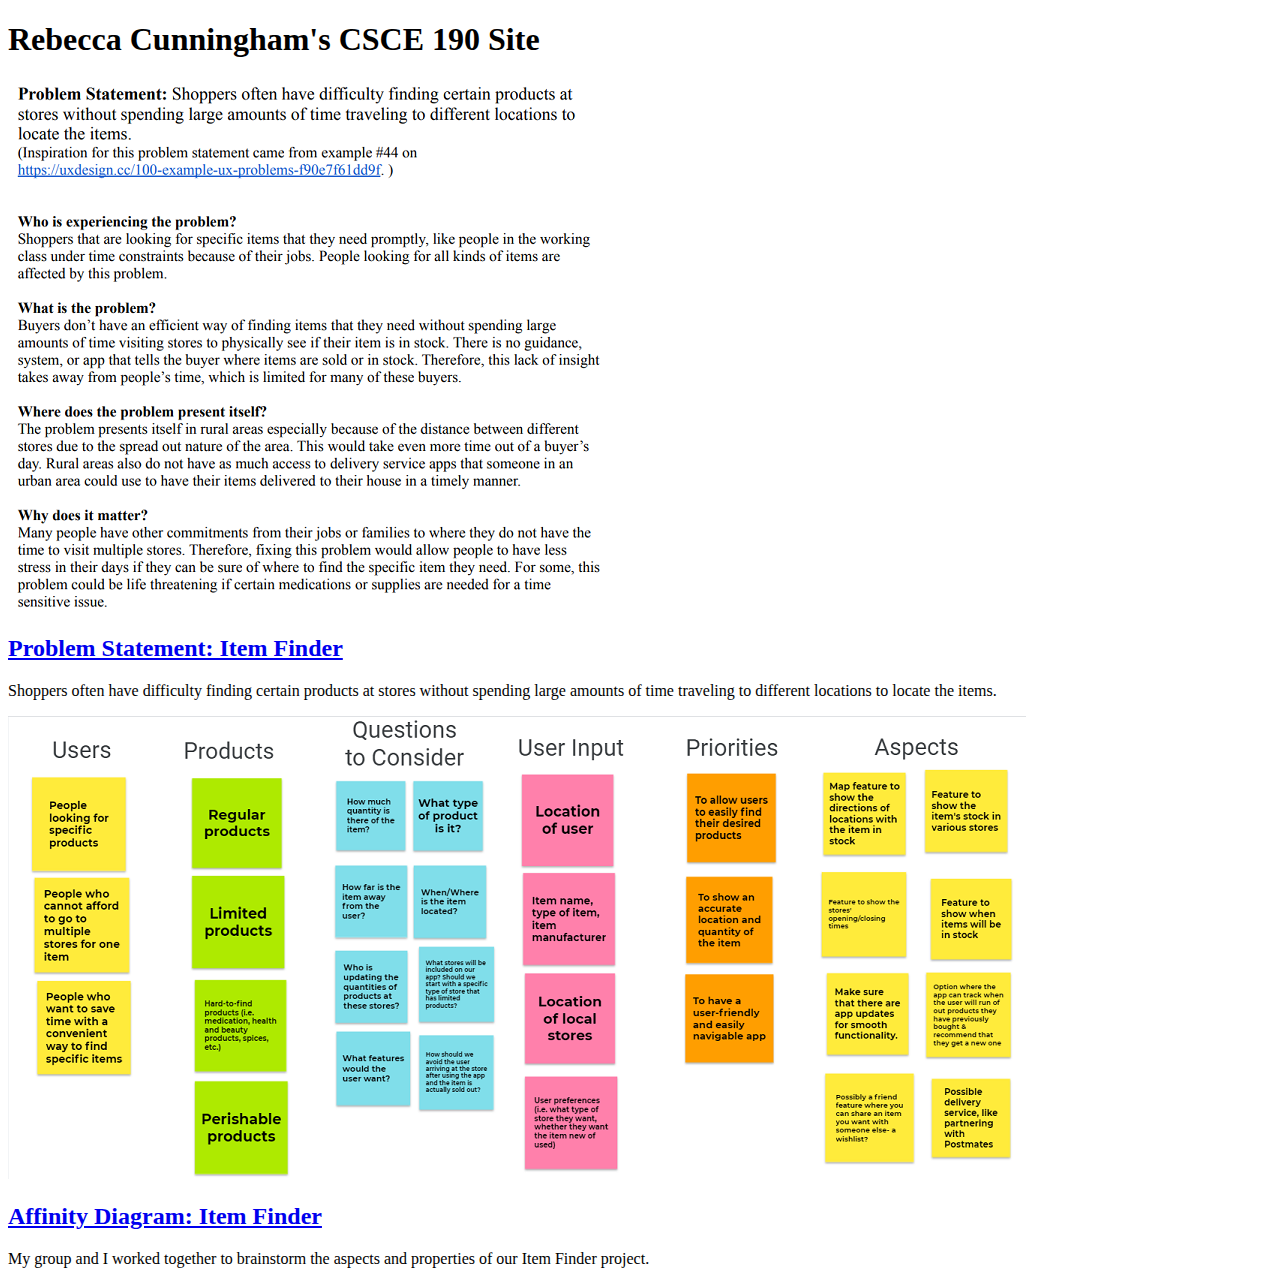
==== index.html @ 1988fad7 "Add files via upload" ====
<!DOCTYPE html>
<html>
    <head>
<title>Rebecca Cunningham's CSCE 190 Site</title>
    </head>
    <body>
<h1>Rebecca Cunningham's CSCE 190 Site</h1>

        <!--Problem Statement Assignment-->
        <section class="assignment">
            <a href="files/Team Problem Statement.pdf"><img src="images/problemstatement.png"></a>
            <section class="ass-details">
            <a href="files/Team Problem Statement.pdf"><h2>Problem Statement: Item Finder</h2></a>
            <p>Shoppers often have difficulty finding certain products at stores without spending large amounts of time traveling to different locations to locate the items.</p>
            </section>
        </section>

        <!--Affinity Diagram Assignment-->
        <section class="assignment">
            <a href="files/Affinity Diagram - Item Finder.pdf"><img src="images/affinity_diagram_small.png"></a>
            <section class="ass-details">
            <a href="files/Affinity Diagram - Item Finder.pdf"><h2>Affinity Diagram: Item Finder</h2></a>
            <p>
                My group and I worked together to brainstorm the aspects and properties of our Item Finder project.
            </p>
            </section>
        </section>
    </body>
</html>
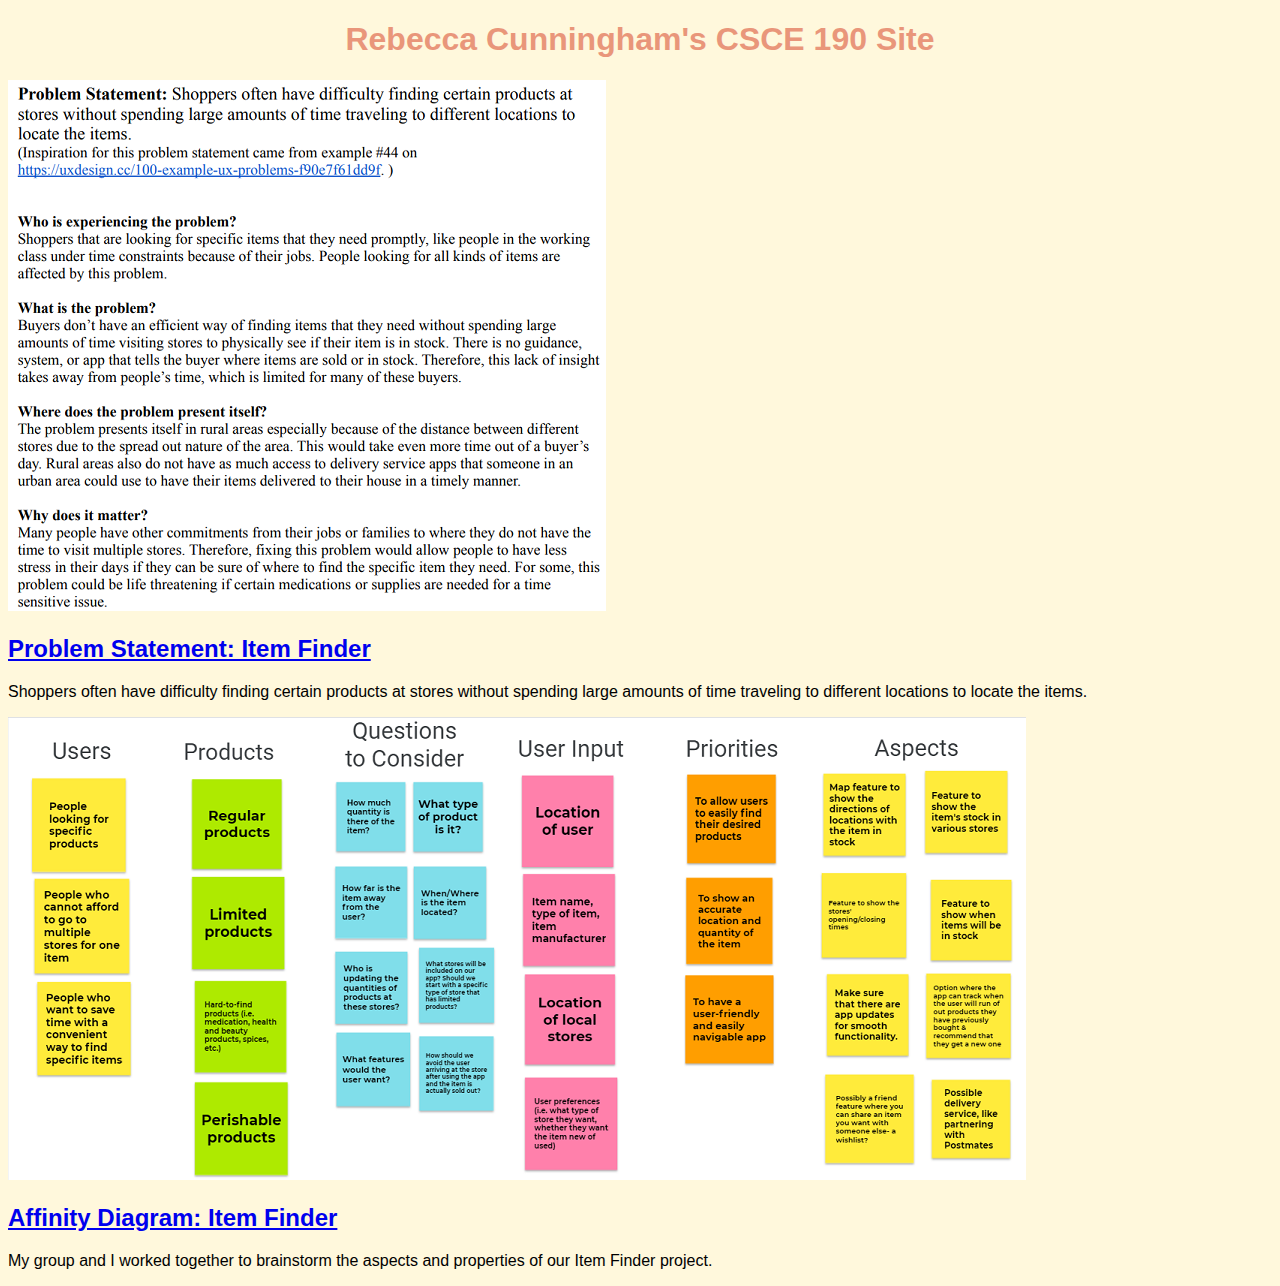
==== commit 34e7caeb: "Add files via upload" ====
--- a/index.html
+++ b/index.html
@@ -2,13 +2,14 @@
 <html>
     <head>
 <title>Rebecca Cunningham's CSCE 190 Site</title>
+<link rel="stylesheet" href="styles.css">
     </head>
     <body>
 <h1>Rebecca Cunningham's CSCE 190 Site</h1>
 
         <!--Problem Statement Assignment-->
         <section class="assignment">
-            <a href="files/Team Problem Statement.pdf"><img src="images/problemstatement.png"></a>
+            <a href="files/Team Problem Statement.pdf"><img src="images/problemstatement_1.png"></a>
             <section class="ass-details">
             <a href="files/Team Problem Statement.pdf"><h2>Problem Statement: Item Finder</h2></a>
             <p>Shoppers often have difficulty finding certain products at stores without spending large amounts of time traveling to different locations to locate the items.</p>
--- a/styles.css
+++ b/styles.css
@@ -0,0 +1,9 @@
+body {
+    background:cornsilk;
+    font-family: Arial, Helvetica, sans-serif;
+}
+
+h1 {
+    color: darksalmon;
+    text-align:center;
+}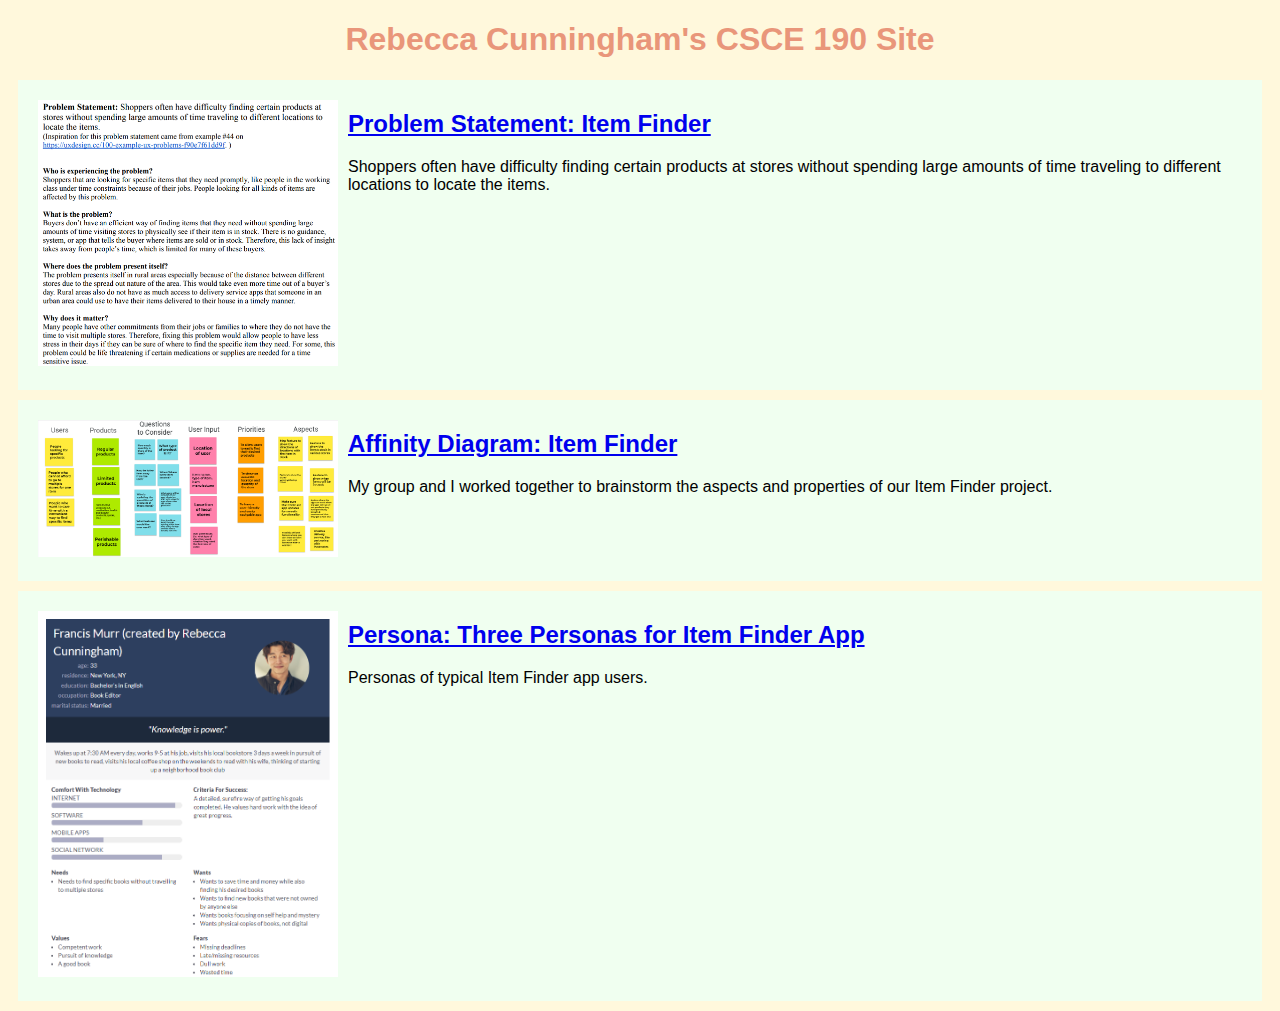
==== commit eb298c7e: "Add files via upload" ====
--- a/index.html
+++ b/index.html
@@ -26,5 +26,16 @@
             </p>
             </section>
         </section>
+
+        <!--Persona Assignment-->
+        <section class="assignment">
+            <a href="files/Team Personas.pdf"><img src="images/persona.png"></a>
+            <section class="ass-details">
+            <a href="files/Team Personas.pdf"><h2>Persona: Three Personas for Item Finder App</h2></a>
+            <p>
+                Personas of typical Item Finder app users.
+            </p>
+            </section>
+        </section>
     </body>
 </html>--- a/styles.css
+++ b/styles.css
@@ -1,6 +1,18 @@
 body {
     background:cornsilk;
     font-family: Arial, Helvetica, sans-serif;
+}
+
+.assignment {
+    display:flex;
+    padding:10px;
+    margin:10px;
+    background:honeydew;
+}
+
+.assignment img {
+    width:300px;
+    padding:10px;
 }
 
 h1 {
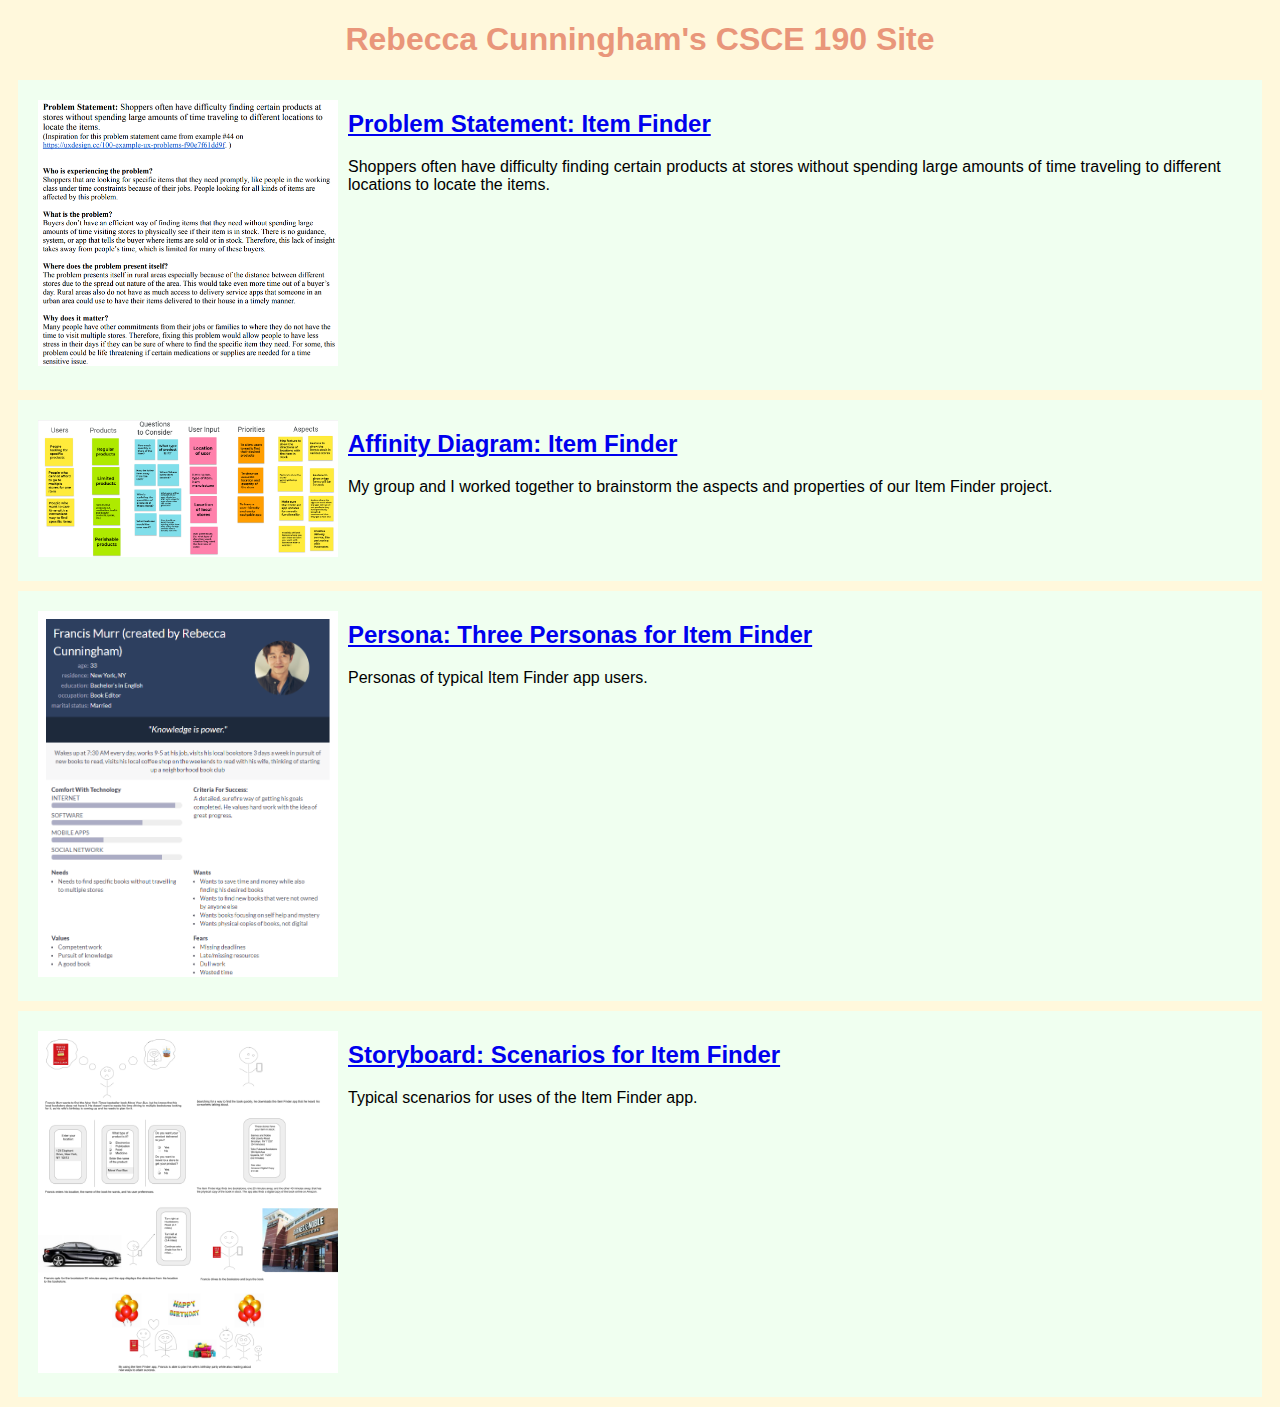
==== commit bed2fb7e: "Add files via upload" ====
--- a/index.html
+++ b/index.html
@@ -31,11 +31,22 @@
         <section class="assignment">
             <a href="files/Team Personas.pdf"><img src="images/persona.png"></a>
             <section class="ass-details">
-            <a href="files/Team Personas.pdf"><h2>Persona: Three Personas for Item Finder App</h2></a>
+            <a href="files/Team Personas.pdf"><h2>Persona: Three Personas for Item Finder</h2></a>
             <p>
                 Personas of typical Item Finder app users.
             </p>
             </section>
         </section>
+
+        <!--Persona Assignment-->
+        <section class="assignment">
+            <a href="files/Team Storyboards.pdf"><img src="images/storyboard.png"></a>
+            <section class="ass-details">
+            <a href="files/Team Storyboards.pdf"><h2>Storyboard: Scenarios for Item Finder</h2></a>
+            <p>
+                Typical scenarios for uses of the Item Finder app.
+            </p>
+            </section>
+        </section>
     </body>
 </html>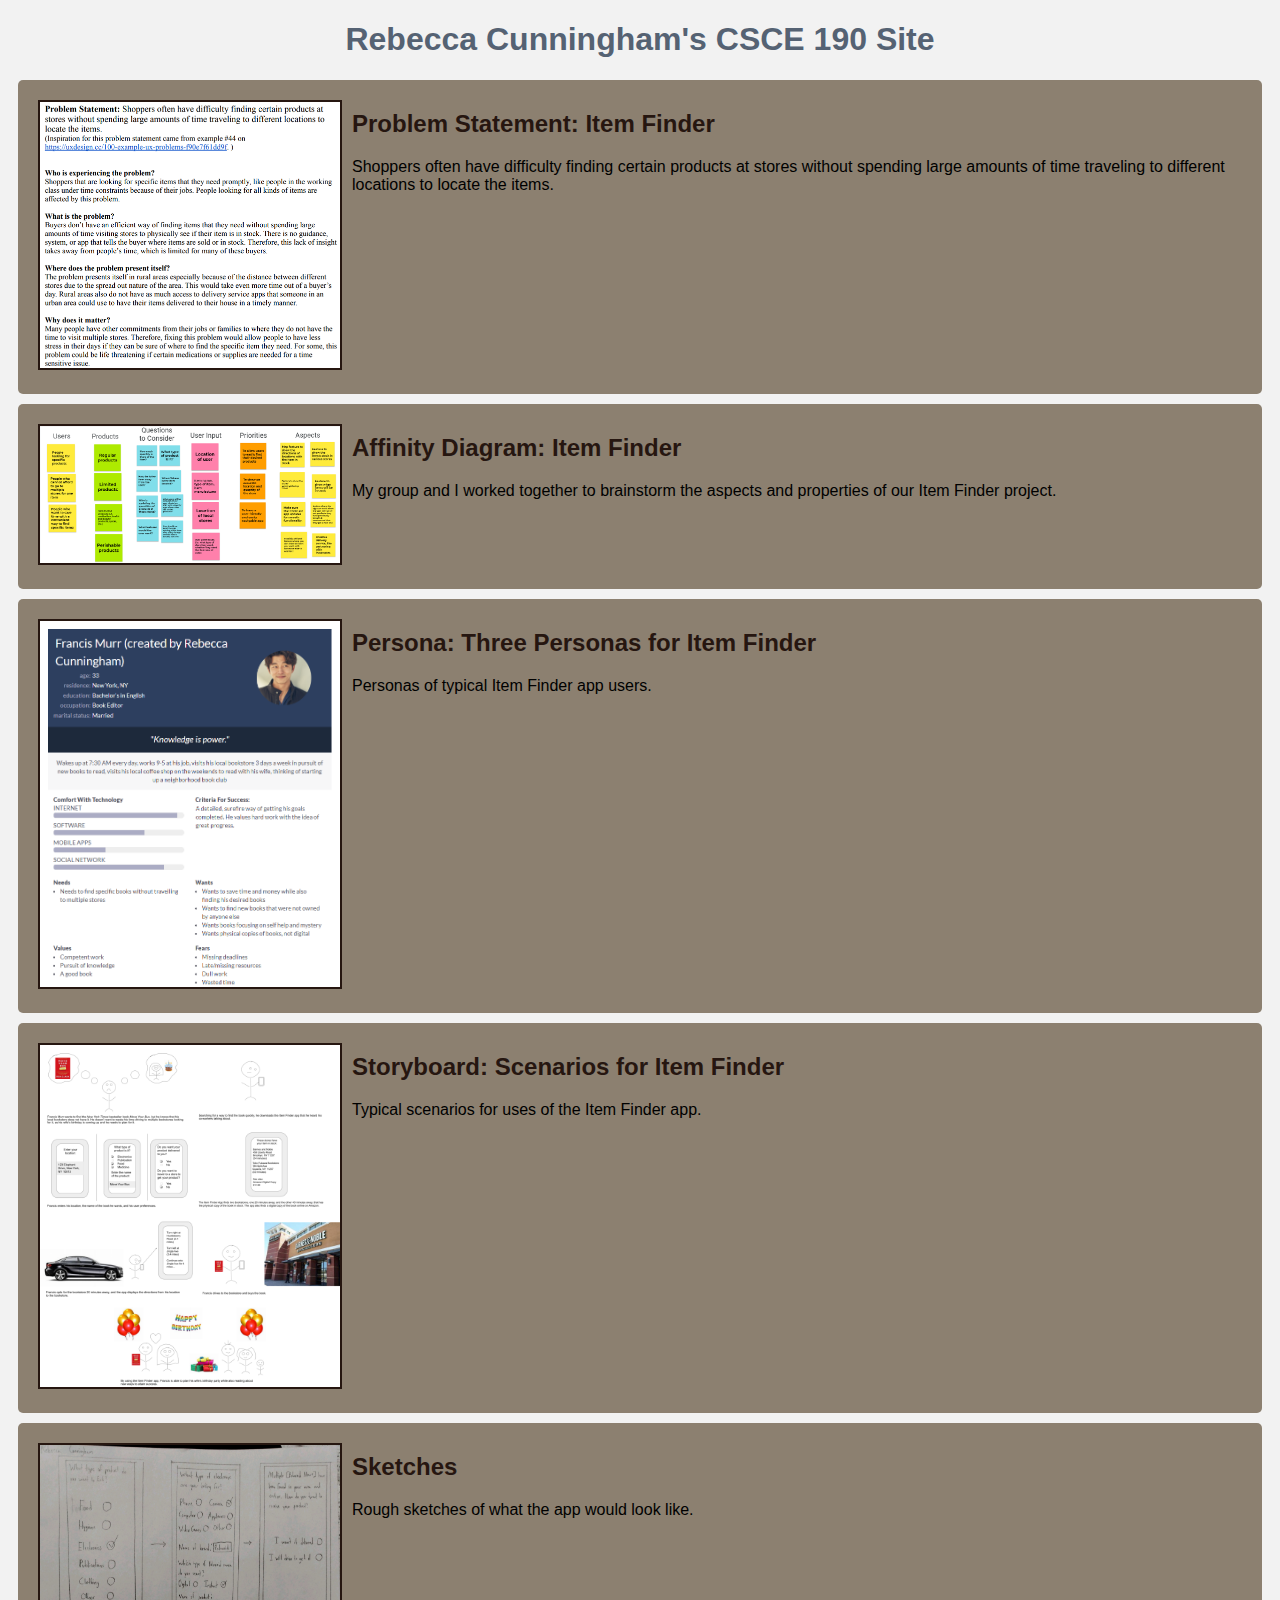
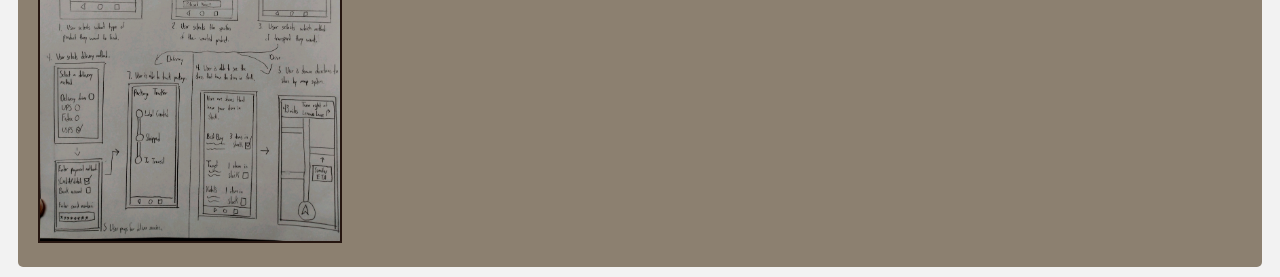
==== commit a6b23572: "Add files via upload" ====
--- a/index.html
+++ b/index.html
@@ -48,5 +48,16 @@
             </p>
             </section>
         </section>
+
+        <!--Persona Assignment-->
+        <section class="assignment">
+            <a href="files/Sketches.pdf"><img src="images/Sketch.jpg"></a>
+            <section class="ass-details">
+            <a href="files/Sketches.pdf"><h2>Sketches</h2></a>
+            <p>
+                Rough sketches of what the app would look like.
+            </p>
+            </section>
+        </section>
     </body>
 </html>--- a/styles.css
+++ b/styles.css
@@ -1,5 +1,5 @@
 body {
-    background:cornsilk;
+    background:#F2F2F2;
     font-family: Arial, Helvetica, sans-serif;
 }
 
@@ -7,15 +7,31 @@
     display:flex;
     padding:10px;
     margin:10px;
-    background:honeydew;
+    background:#8C8070;
+    border-radius: 5px;
 }
 
 .assignment img {
     width:300px;
-    padding:10px;
+    margin:10px;
+    border: 2px solid #261610;
+}
+
+.assignment img:hover{
+    border: 2px solid white;
 }
 
 h1 {
-    color: darksalmon;
+    color: #556273;
     text-align:center;
+}
+
+a{
+    text-decoration: none;
+    color:#261610;
+}
+
+a:hover
+{
+    color:white;
 }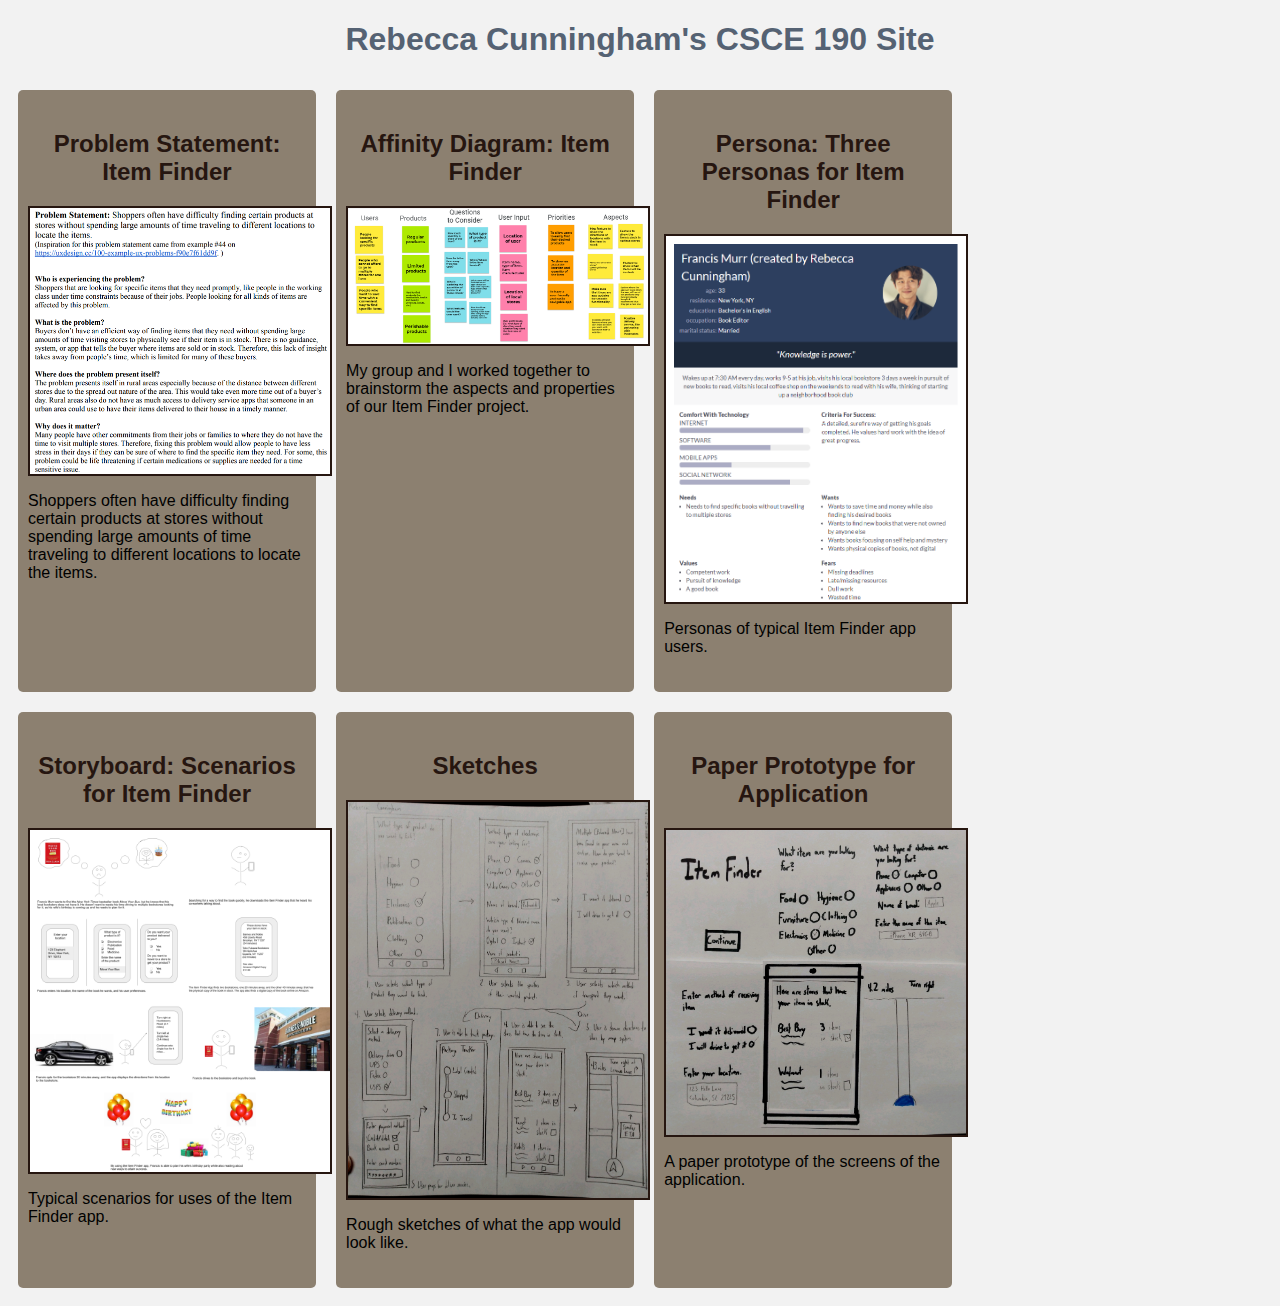
==== commit 8ff6aaa3: "Add files via upload" ====
--- a/index.html
+++ b/index.html
@@ -7,57 +7,58 @@
     <body>
 <h1>Rebecca Cunningham's CSCE 190 Site</h1>
 
-        <!--Problem Statement Assignment-->
-        <section class="assignment">
-            <a href="files/Team Problem Statement.pdf"><img src="images/problemstatement_1.png"></a>
-            <section class="ass-details">
-            <a href="files/Team Problem Statement.pdf"><h2>Problem Statement: Item Finder</h2></a>
-            <p>Shoppers often have difficulty finding certain products at stores without spending large amounts of time traveling to different locations to locate the items.</p>
+        <div class="assignments">
+            <!--Problem Statement Assignment-->
+            <section class="assignment">
+                <a href="files/Team Problem Statement.pdf"><h2>Problem Statement: Item Finder</h2></a>
+                <a href="files/Team Problem Statement.pdf"><img src="images/problemstatement_1.png"></a>
+                <p>Shoppers often have difficulty finding certain products at stores without spending large amounts of time traveling to different locations to locate the items.</p>
             </section>
-        </section>
 
-        <!--Affinity Diagram Assignment-->
-        <section class="assignment">
-            <a href="files/Affinity Diagram - Item Finder.pdf"><img src="images/affinity_diagram_small.png"></a>
-            <section class="ass-details">
-            <a href="files/Affinity Diagram - Item Finder.pdf"><h2>Affinity Diagram: Item Finder</h2></a>
-            <p>
-                My group and I worked together to brainstorm the aspects and properties of our Item Finder project.
-            </p>
+            <!--Affinity Diagram Assignment-->
+            <section class="assignment">
+                <a href="files/Affinity Diagram - Item Finder.pdf"><h2>Affinity Diagram: Item Finder</h2></a>
+                <a href="files/Affinity Diagram - Item Finder.pdf"><img src="images/affinity_diagram_small.png"></a>
+                <p>
+                    My group and I worked together to brainstorm the aspects and properties of our Item Finder project.
+                </p>
             </section>
-        </section>
 
-        <!--Persona Assignment-->
-        <section class="assignment">
-            <a href="files/Team Personas.pdf"><img src="images/persona.png"></a>
-            <section class="ass-details">
-            <a href="files/Team Personas.pdf"><h2>Persona: Three Personas for Item Finder</h2></a>
-            <p>
-                Personas of typical Item Finder app users.
-            </p>
+            <!--Persona Assignment-->
+            <section class="assignment">
+                <a href="files/Team Personas.pdf"><h2>Persona: Three Personas for Item Finder</h2></a>
+                <a href="files/Team Personas.pdf"><img src="images/persona.png"></a>
+                <p>
+                    Personas of typical Item Finder app users.
+                </p>
             </section>
-        </section>
 
-        <!--Persona Assignment-->
-        <section class="assignment">
-            <a href="files/Team Storyboards.pdf"><img src="images/storyboard.png"></a>
-            <section class="ass-details">
-            <a href="files/Team Storyboards.pdf"><h2>Storyboard: Scenarios for Item Finder</h2></a>
-            <p>
-                Typical scenarios for uses of the Item Finder app.
-            </p>
+            <!--Storyboard Assignment-->
+            <section class="assignment">
+                <a href="files/Team Storyboards.pdf"><h2>Storyboard: Scenarios for Item Finder</h2></a>
+                <a href="files/Team Storyboards.pdf"><img src="images/storyboard.png"></a>
+                <p>
+                    Typical scenarios for uses of the Item Finder app.
+                </p>
             </section>
-        </section>
 
-        <!--Persona Assignment-->
-        <section class="assignment">
-            <a href="files/Sketches.pdf"><img src="images/Sketch.jpg"></a>
-            <section class="ass-details">
-            <a href="files/Sketches.pdf"><h2>Sketches</h2></a>
-            <p>
-                Rough sketches of what the app would look like.
-            </p>
+            <!--Sketches Assignment-->
+            <section class="assignment">
+                <a href="files/Sketches.pdf"><h2>Sketches</h2></a>
+                <a href="files/Sketches.pdf"><img src="images/Sketch.jpg"></a>
+                <p>
+                    Rough sketches of what the app would look like.
+                </p>
             </section>
-        </section>
+
+            <!--Paper Prototype-->
+            <section class="assignment">
+                <a href="https://www.youtube.com/watch?v=IfNFHMKQRvo"><h2>Paper Prototype for Application</h2></a>
+                <a href="https://www.youtube.com/watch?v=IfNFHMKQRvo"><img src="images/PaperPrototypePhoto.jpg"></a>
+                <p>
+                    A paper prototype of the screens of the application.
+                </p>
+            </section>
+        </div>
     </body>
 </html>--- a/styles.css
+++ b/styles.css
@@ -3,10 +3,16 @@
     font-family: Arial, Helvetica, sans-serif;
 }
 
+.assignments{
+    display:flex;
+    flex-wrap:wrap;
+}
+
 .assignment {
-    display:flex;
+    width:22%;
     padding:10px;
     margin:10px;
+    padding:20px 10px;
     background:#8C8070;
     border-radius: 5px;
 }
@@ -15,6 +21,8 @@
     width:300px;
     margin:10px;
     border: 2px solid #261610;
+    display:block;
+    margin:auto;
 }
 
 .assignment img:hover{
@@ -26,6 +34,10 @@
     text-align:center;
 }
 
+h2{
+    text-align: center;
+}
+
 a{
     text-decoration: none;
     color:#261610;
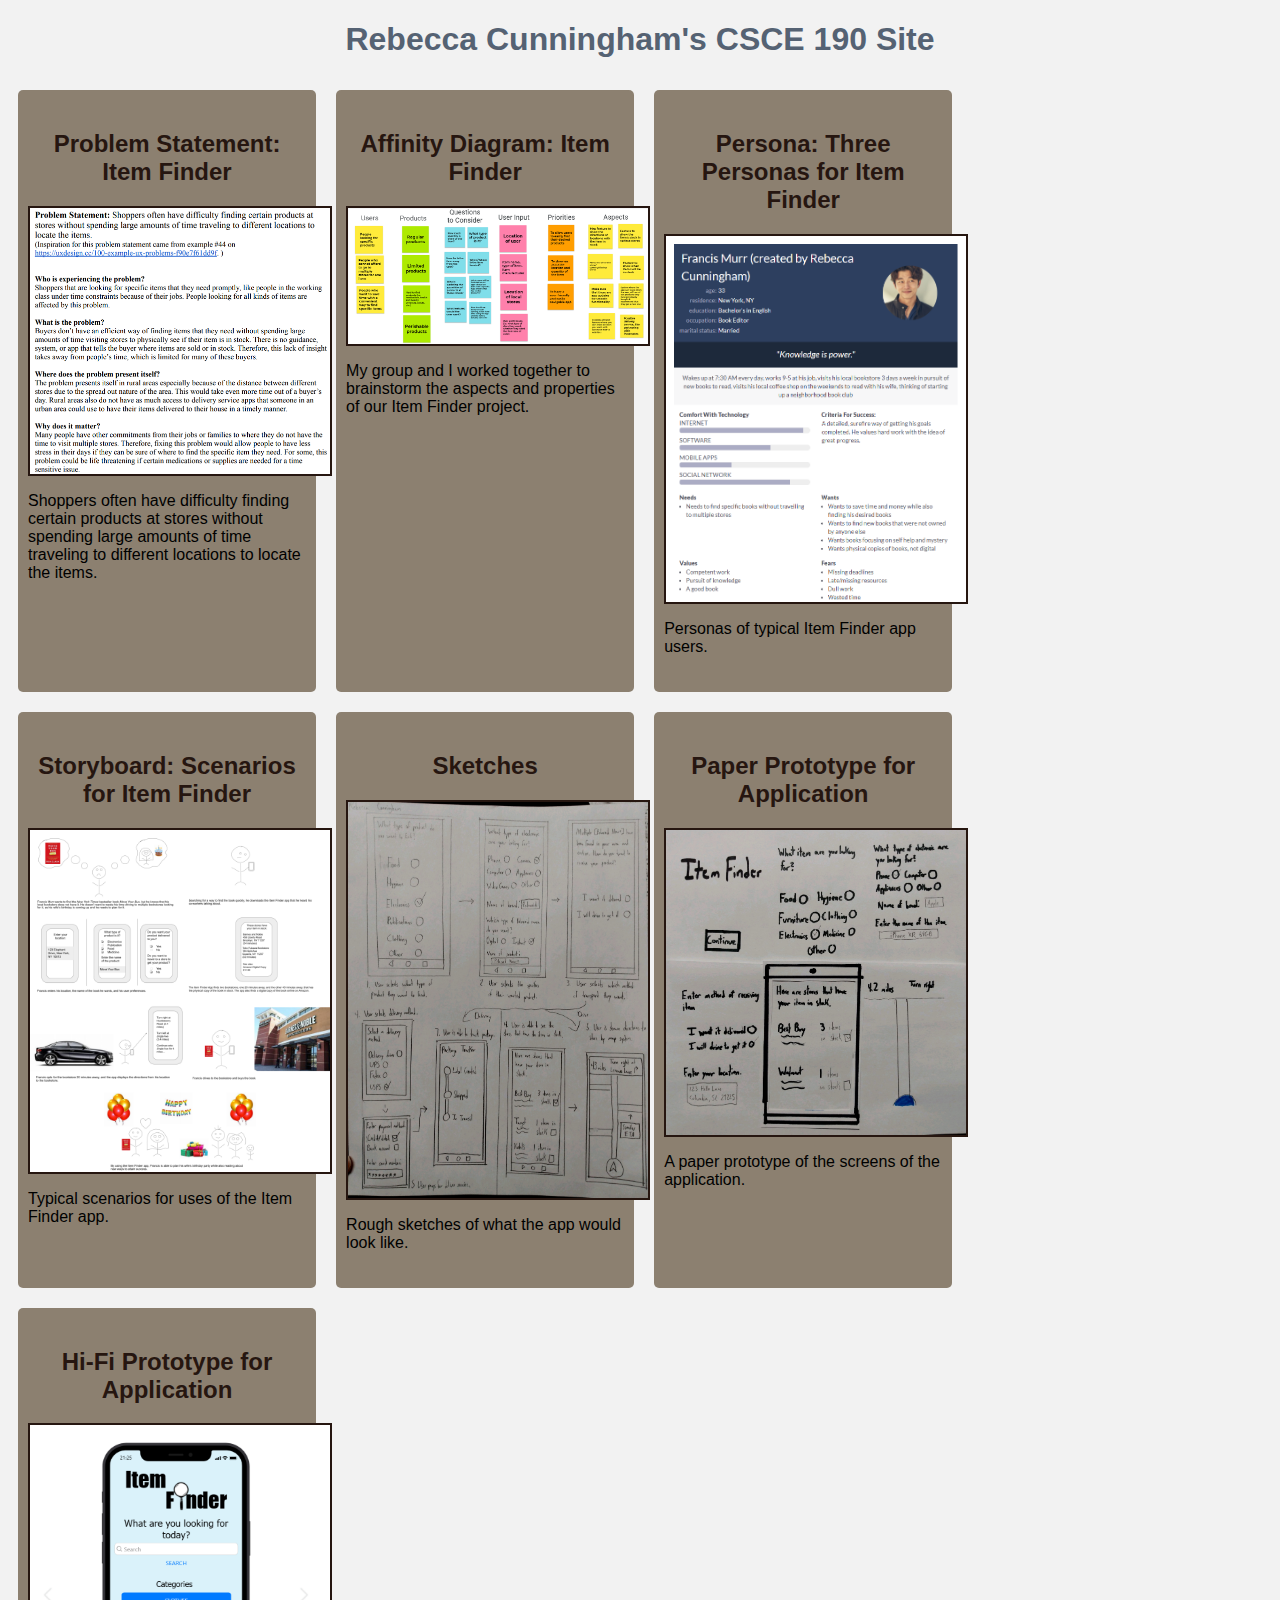
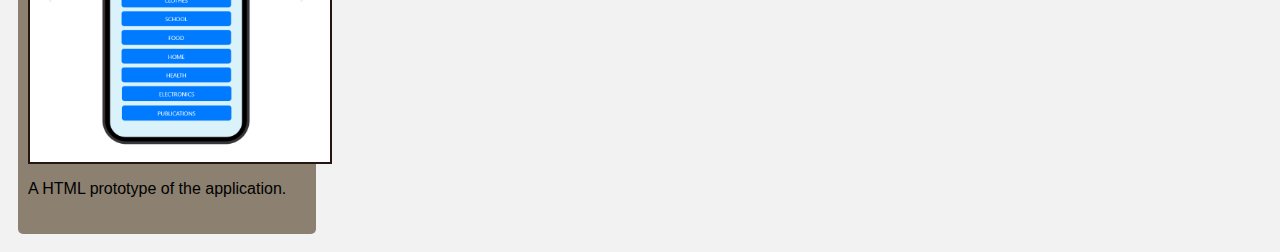
==== commit 742d8726: "Add files via upload" ====
--- a/index.html
+++ b/index.html
@@ -59,6 +59,15 @@
                     A paper prototype of the screens of the application.
                 </p>
             </section>
+
+            <!--Paper Prototype-->
+            <section class="assignment">
+                <a href="files/Hi-FiPrototype-html/preview.html"><h2>Hi-Fi Prototype for Application</h2></a>
+                <a href="files/Hi-FiPrototype-html/preview.html"><img src="images/ItemFinder.png"></a>
+                <p>
+                    A HTML prototype of the application.
+                </p>
+            </section>
         </div>
     </body>
 </html>